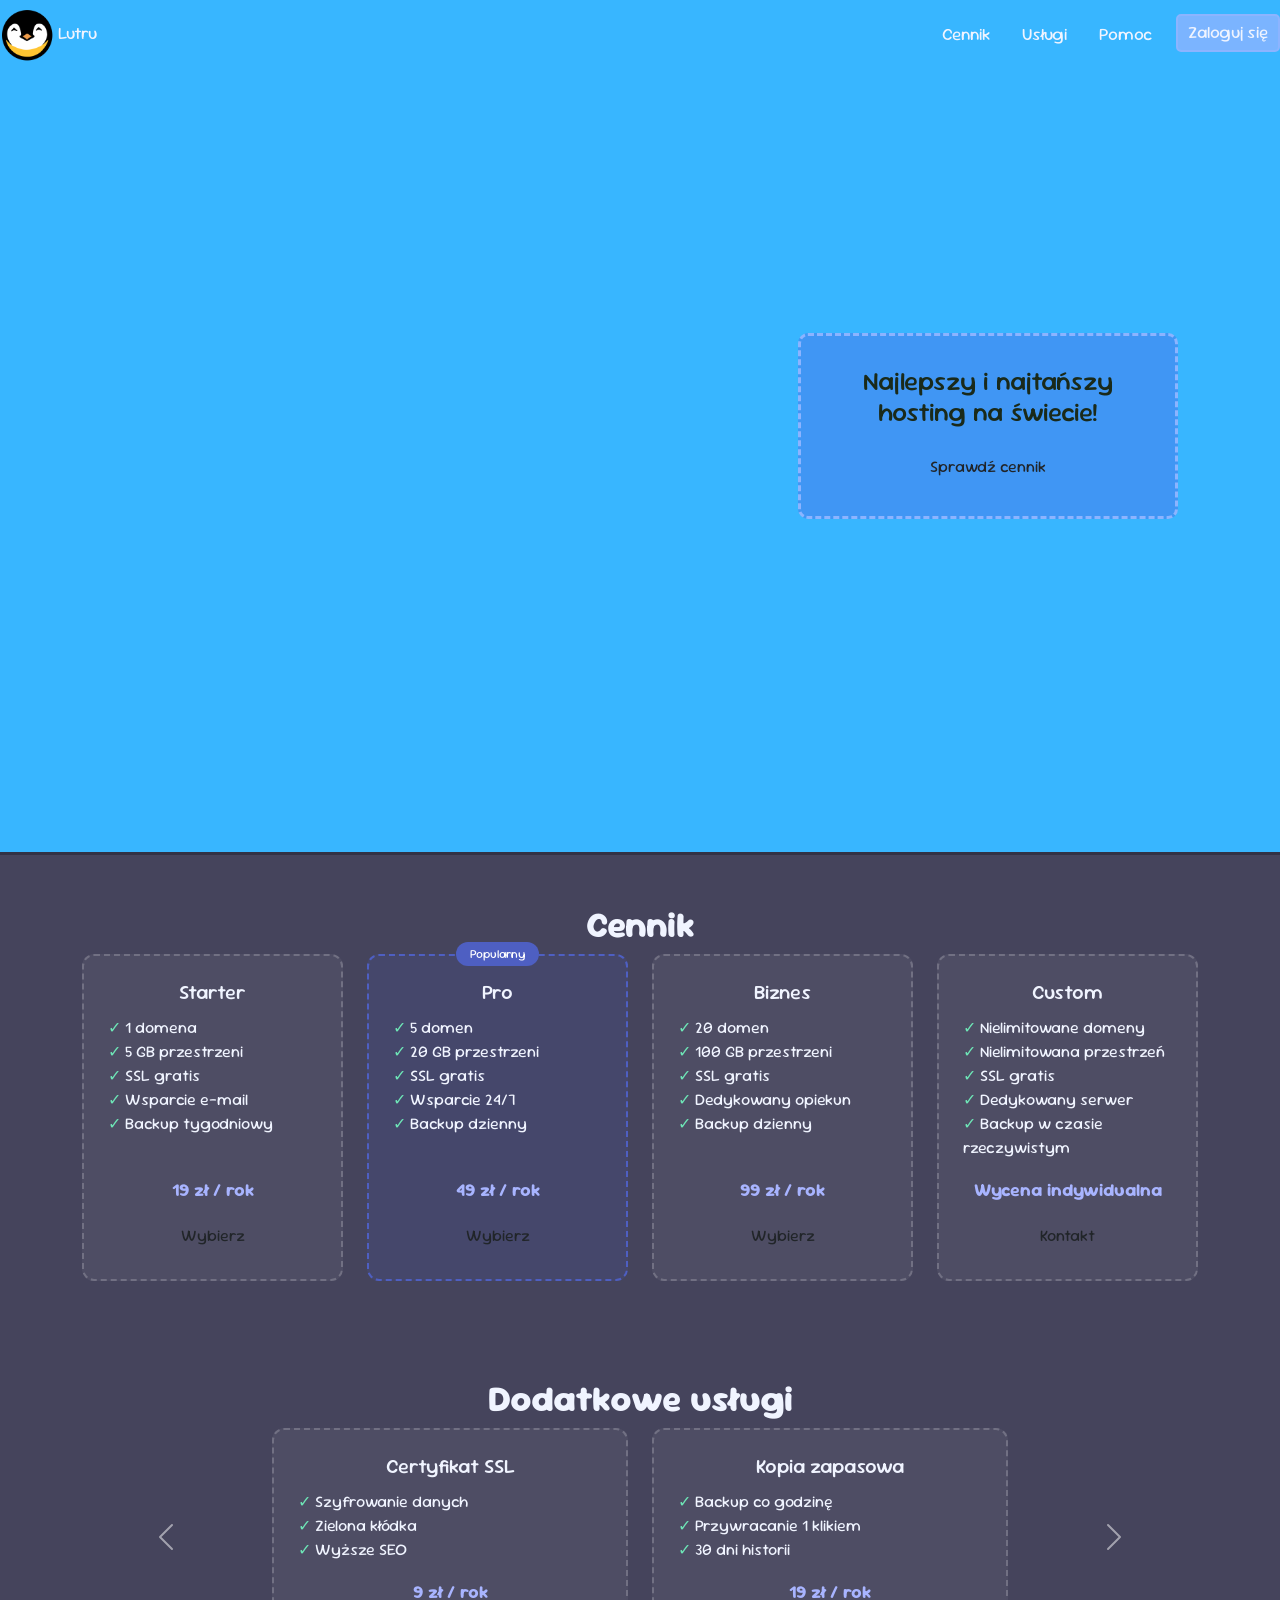
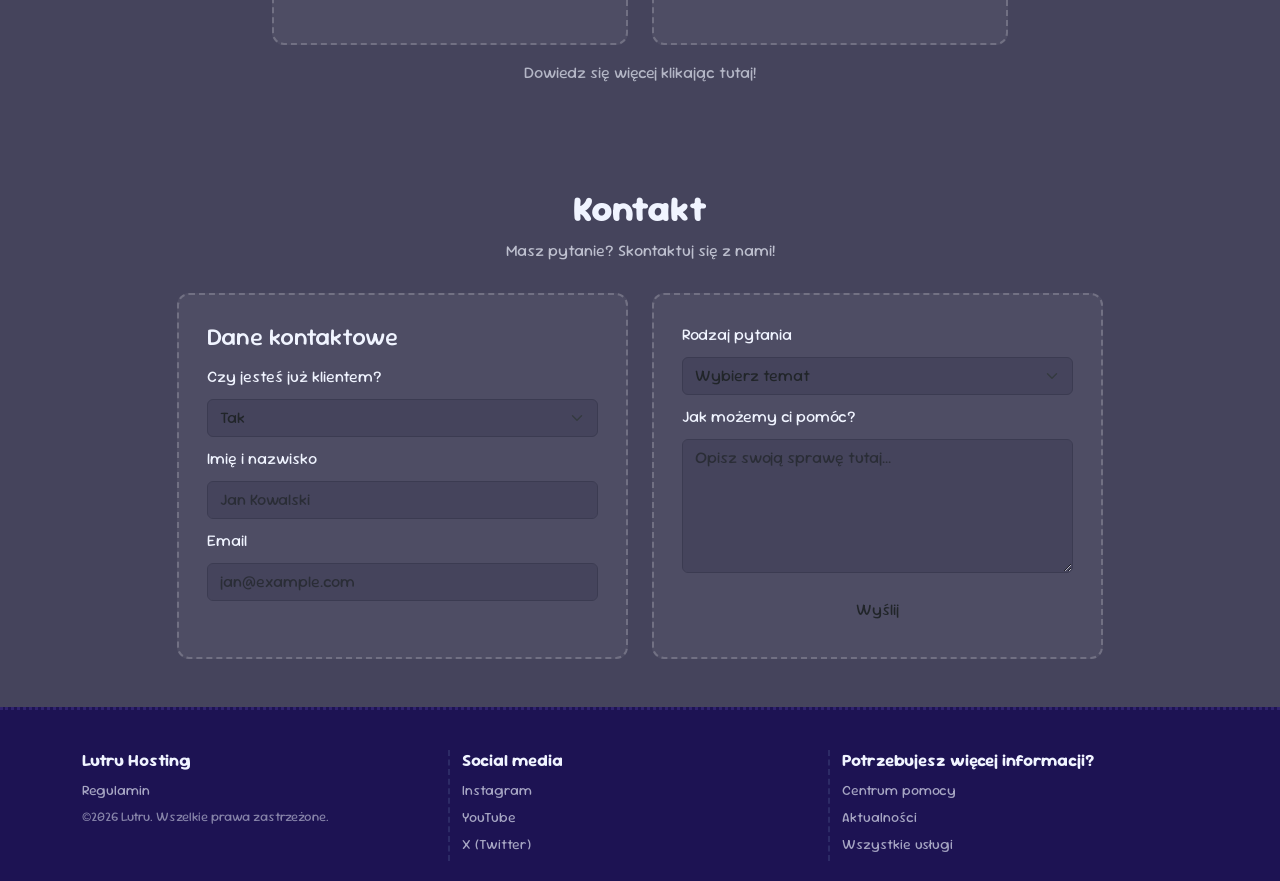
==== index.html @ 53854ae0 "Add files via upload" ====
<!DOCTYPE html>
<html lang="pl">
<head>
    <meta charset="UTF-8">
    <meta name="viewport" content="width=device-width, initial-scale=1.0">
    <title>Lutru</title>
    <link rel="stylesheet" href="style.css">
    <link rel="shortcut icon" href="logo.png" type="image/x-icon">
    <link href="https://cdn.jsdelivr.net/npm/bootstrap@5.3.8/dist/css/bootstrap.min.css" rel="stylesheet">
</head>
<body>
    <header class="navbar navbar-expand-md position-fixed top-0 w-100" id="header">
            <a href="index.html" class="nav-link">
                <img src="logo.png" alt="Logo ">
                Lutru
            </a>

            <button class="navbar-toggler" type="button"
                    data-bs-toggle="collapse"
                    data-bs-target="#menu">
                <span class="navbar-toggler-icon"></span>
            </button>

            <nav class="collapse navbar-collapse" id="menu">
                <ul class="navbar-nav ms-auto gap-3">
                    <li class="nav-item"><a class="nav-link" href="#cennik">Cennik</a></li>
                    <li class="nav-item"><a class="nav-link" href="#uslugi">Usługi</a></li>
                    <li class="nav-item"><a class="nav-link" href="#kontakt">Pomoc</a></li>
                    <li class="nav-item"><a class="nav-link btn-login" id="login" href="login.html">Zaloguj się</a></li>
                </ul>
            </nav>
    </header>

    <section id="hero">
        <section id="hero-title">
            <h1>Najlepszy i najtańszy hosting na świecie!</h1>
            <a href="#cennik" class="btn btn-purple">Sprawdź cennik</a>
        </section>
    </section>

    <!-- cennik -->
    <section id="cennik">
        <div class="container py-5">
            <h2 class="section-title">Cennik</h2>

            <div class="row g-4">
                <div class="col-12 col-sm-6 col-lg-3">
                    <div class="card-plan">
                        <h3>Starter</h3>
                        <ul>
                            <li>1 domena</li>
                            <li>5 GB przestrzeni</li>
                            <li>SSL gratis</li>
                            <li>Wsparcie e-mail</li>
                            <li>Backup tygodniowy</li>
                        </ul>
                        <p class="price">19 zł / rok</p>
                        <a href="#kontakt" class="btn">Wybierz</a>
                    </div>
                </div>

                <div class="col-12 col-sm-6 col-lg-3">
                    <div class="card-plan popular">
                        <span class="badge-popular">Popularny</span>
                        <h3>Pro</h3>
                        <ul>
                            <li>5 domen</li>
                            <li>20 GB przestrzeni</li>
                            <li>SSL gratis</li>
                            <li>Wsparcie 24/7</li>
                            <li>Backup dzienny</li>
                        </ul>
                        <p class="price">49 zł / rok</p>
                        <a href="#kontakt" class="btn">Wybierz</a>
                    </div>
                </div>

                <div class="col-12 col-sm-6 col-lg-3">
                    <div class="card-plan">
                        <h3>Biznes</h3>
                        <ul>
                            <li>20 domen</li>
                            <li>100 GB przestrzeni</li>
                            <li>SSL gratis</li>
                            <li>Dedykowany opiekun</li>
                            <li>Backup dzienny</li>
                        </ul>
                        <p class="price">99 zł / rok</p>
                        <a href="#kontakt" class="btn btn-purple">Wybierz</a>
                    </div>
                </div>

                <div class="col-12 col-sm-6 col-lg-3">
                    <div class="card-plan">
                        <h3>Custom</h3>
                        <ul>
                            <li>Nielimitowane domeny</li>
                            <li>Nielimitowana przestrzeń</li>
                            <li>SSL gratis</li>
                            <li>Dedykowany serwer</li>
                            <li>Backup w czasie rzeczywistym</li>
                        </ul>
                        <p class="price">Wycena indywidualna</p>
                        <a href="#kontakt" class="btn btn-purple">Kontakt</a>
                    </div>
                </div>
            </div>
        </div>
    </section>


    <!-- Usługi boostrap karuzela -->
    <section id="uslugi" class="section-mid">
        <div class="container py-5">
            <h2 class="section-title">Dodatkowe usługi</h2>

            <!-- data-bs-ride="carousel" - automatyczna zmiana kart -->
            <div id="slider" class="carousel slide" data-bs-ride="carousel">

                <!-- 1 -->
                <div class="carousel-inner">
                    <div class="carousel-item active">
                        <div class="row g-4 justify-content-center">
                            <div class="col-12 col-md-4">
                                <div class="card-plan">
                                    <h3>Certyfikat SSL</h3>
                                    <ul><li>Szyfrowanie danych</li><li>Zielona kłódka</li><li>Wyższe SEO</li></ul>
                                    <p class="price">9 zł / rok</p>
                                </div>
                            </div>
                            <div class="col-12 col-md-4">
                                <div class="card-plan">
                                    <h3>Kopia zapasowa</h3>
                                    <ul><li>Backup co godzinę</li><li>Przywracanie 1 klikiem</li><li>30 dni historii</li></ul>
                                    <p class="price">19 zł / rok</p>
                                </div>
                            </div>
                        </div>
                    </div>

                    <!-- 2 -->
                    <div class="carousel-item">
                        <div class="row g-4 justify-content-center">
                            <div class="col-12 col-md-4">
                                <div class="card-plan">
                                    <h3>Kreator stron</h3>
                                    <ul><li>Drag & drop</li><li>100+ szablonów</li><li>Bez kodowania</li></ul>
                                    <p class="price">39 zł / rok</p>
                                </div>
                            </div>
                            <div class="col-12 col-md-4">
                                <div class="card-plan">
                                    <h3>Ochrona DDoS</h3>
                                    <ul><li>Filtrowanie ruchu</li><li>Monitoring 24/7</li><li>Automatyczna ochrona</li></ul>
                                    <p class="price">29 zł / rok</p>
                                </div>
                            </div>
                        </div>
                    </div>
                </div>

                <!-- Strzałki do zmiany kart -->
                <button class="carousel-control-prev" type="button" data-bs-target="#slider" data-bs-slide="prev">
                    <span class="carousel-control-prev-icon"></span>
                </button>
                <button class="carousel-control-next" type="button" data-bs-target="#slider" data-bs-slide="next">
                    <span class="carousel-control-next-icon"></span>
                </button>
            </div>
            <a class="d-block text-center mt-3 link" href="oferta.html">Dowiedz się więcej klikając tutaj!</a>
        </div>
    </section>


    <!-- Kontakt -->
    <section id="kontakt">
        <div class="container py-5">
            <h2 class="section-title">Kontakt</h2>
            <p class="section-sub">Masz pytanie? Skontaktuj się z nami!</p>

            <form class="row g-4 justify-content-center" action="kontakt.html" method="post">
                <div class="col-12 col-md-5">
                    <div class="card-contact">
                        <h4>Dane kontaktowe</h4>
                        <label for="klient">Czy jesteś już klientem?</label>
                        <select class="form-select field" name="klient">
                            <option>Tak</option>
                            <option>Nie</option>
                        </select>
                        <label for="name">Imię i nazwisko</label>
                        <input type="text" class="form-control field" placeholder="Jan Kowalski" name="name">
                        <label for="email">Email</label>
                        <input type="email" class="form-control field" placeholder="jan@example.com" name="email">
                    </div>
                </div>

                <!-- Right: message -->
                <div class="col-12 col-md-5">
                    <div class="card-contact">
                        <label for="q">Rodzaj pytania</label>
                        <select class="form-select field" name="q">
                            <option>Wybierz temat</option>
                            <option>Problemy techniczne</option>
                            <option>Faktura / płatność</option>
                            <option>Inne</option>
                        </select>
                        <label for="issue">Jak możemy ci pomóc?</label>
                        <textarea class="form-control field" rows="5" placeholder="Opisz swoją sprawę tutaj..." name="issue"></textarea>
                        <button class="btn btn-purple w-100 mt-2" type="submit">Wyślij</button>
                    </div>
                </div>
            </form>
        </div>
    </section>


    <!-- FOOTER -->
    <footer>
        <div class="container">
            <div class="row">
                <div class="col-12 col-md-4 line" id="footer-reg">
                    <h5>Lutru Hosting</h5>
                    <a href="regulamin.html" class="footer-link">Regulamin</a>
                    <p>©2026 Lutru. Wszelkie prawa zastrzeżone.</p>
                </div>

                <div class="col-12 col-md-4 line">
                    <h5>Social media</h5>
                    <a href="#" class="footer-link">Instagram</a>
                    <a href="#" class="footer-link">YouTube</a>
                    <a href="#" class="footer-link">X (Twitter)</a>
                </div>

                <div class="col-12 col-md-4">
                    <h5>Potrzebujesz więcej informacji?</h5>
                    <a href="pomoc.html" class="footer-link">Centrum pomocy</a>
                    <a href="news.html" class="footer-link">Aktualności</a>
                    <a href="usługi.html" class="footer-link">Wszystkie usługi</a>
                </div>
            </div>
        </div>
    </footer>


    <script src="https://cdn.jsdelivr.net/npm/bootstrap@5.3.8/dist/js/bootstrap.bundle.min.js"></script>

    <script>
        const header = document.getElementById('header');
        const login = document.getElementById('login');

        function headerChange() {
            if (window.scrollY > 450) {
                header.classList.add('solid');
                login.classList.remove('btn-login');
            } else {
                header.classList.remove('solid');
                login.classList.add('btn-login');
            }
        };
        headerChange();
        window.addEventListener('scroll', headerChange);
    </script>

</body>
</html>
---- style.css ----
@import url('https://fonts.googleapis.com/css2?family=Sour+Gummy:wght@100..900&display=swap');

* {
    margin: 0;
    box-sizing: border-box;
    font-family: "Sour Gummy", sans-serif;
    color: #f0f4ff;
}

#cennik, #uslugi, #kontakt {
    background-color: #45445c;
}

::selection {
    background-color: rgba(71, 140, 237, 0.4);
}

/* -- header -- */
header {
    background-color: transparent;
    transition: background-color 0.3s;
    z-index: 100;
    color: #f0f4ff;
    padding-left: 20px;
    padding-right: 20px;
}
header img {
    height: 6vh;
    width: auto;
}

header .nav-link {
    color: #f0f4ff;
    font-size: 17px;
}

header .nav-link:hover {
    color: #a8b4ff;
}

header .navbar-toggler {
    border-color: rgba(255,255,255,0.5);
}
header .navbar-toggler-icon {
    background-image: url("data:image/svg+xml,%3csvg xmlns='http://www.w3.org/2000/svg' viewBox='0 0 30 30'%3e%3cpath stroke='rgba(255,255,255,0.9)' stroke-width='2' stroke-linecap='round' d='M4 7h22M4 15h22M4 23h22'/%3e%3c/svg%3e");
}

.btn-login {
    background-color: rgba(140, 180, 255, 0.8) !important;
    border: 2px solid #8cb4ff !important;
    border-radius: 5px !important;
    padding: 4px 10px !important;
}
.btn-login:hover {
    color: white !important;
    background-color: rgba(140, 180, 255, 0.9) !important;
    border-color: #81a9f4 !important;
}
#login {
    transition: none;
}

.solid {
    background-color: #1d1353;
    box-shadow: 0 2px 10px rgba(0,0,0,0.4);
}

@media (max-width: 767px) {
    header {
        background-color: #1d1353;
    }
    header .navbar-collapse {
        padding: 10px;
        border-top: 1px solid rgba(255,255,255,0.1);
    }
    .btn-login {
        background: none;
        border: 0;
    }
}

/* --hero-- */
#hero {
    height: 95vh;
    background-image: url("heroimg.png");
    background-size: cover;
    background-position: center;
    background-color: #38b6ff;
    display: flex;
    align-items: center;
    justify-content: flex-end;
    padding-right: 8%;
    border-bottom: 3px solid #323245;
}

#hero-title {
    background-color: rgba(71, 129, 237, 0.6);
    border: 3px dashed #8cb4ff;
    border-radius: 10px;
    padding: 30px;
    text-align: center;
    max-width: 380px;
    color: #1a2a1a;
}

#hero-title h1 {
    font-size: 26px;
    margin-bottom: 20px;
}

#hero-title a:hover {
    color: #f0f4ff;
}

@media (max-width: 768px) {
    #hero {
        justify-content: center;
        padding-right: 0;
        padding: 20px;
    }
    
    #uslugi button {
        display: none;
    }
}

.section-title {
    text-align: center;
    font-size: 36px;
    font-weight: 800;
    margin-bottom: 8px;
}

.section-sub {
    text-align: center;
    opacity: 0.7;
    margin-bottom: 30px;
}


/* --cennik-- */
.card-plan {
    background-color: rgba(255,255,255,0.05);
    border: 2px dashed rgba(255,255,255,0.2);
    border-radius: 12px;
    padding: 24px;
    height: 100%;
    display: flex;
    flex-direction: column;
    align-items: center;
    text-align: center;
    position: relative;
}

.card-plan h3 {
    font-size: 20px;
    margin-bottom: 12px;
}

.card-plan ul {
    list-style: none;
    padding: 0;
    text-align: left;
    width: 100%;
    margin-bottom: 16px;
}

.card-plan ul li::before {
    content: "✓ ";
    color: #6ee7b7;
}

.card-plan.popular {
    border-color: #4e5fc2;
    background-color: rgba(78,95,194,0.15);
}

.badge-popular {
    position: absolute;
    top: -14px;
    background-color: #4e5fc2;
    color: white;
    font-size: 12px;
    padding: 3px 14px;
    border-radius: 20px;
}

.price {
    font-size: 18px;
    font-weight: 700;
    color: #a8b4ff;
    margin-top: auto;
    margin-bottom: 14px;
}

.btn-purple {
    background-color: #4e5fc2;
    color: white;
    border-radius: 8px;
    padding: 8px 22px;
    font-size: 15px;
    text-decoration: none;
    display: inline-block;
    border: none;
    font-family: "Sour Gummy", sans-serif;
}
.btn-purple:hover {
    background-color: #6674d8;
    color: white;
}

/* --kontakt-- */
.card-contact {
    background-color: rgba(255,255,255,0.05);
    border: 2px dashed rgba(255,255,255,0.2);
    border-radius: 12px;
    padding: 28px;
    display: flex;
    flex-direction: column;
    gap: 10px;
    height: 100%;
}

.card-contact h4 {
    margin-bottom: 4px;
}

.link {
    color: rgba(240,244,255,0.65);
    text-decoration: none;
    margin-bottom: 6px;
}

.field {
    background-color: rgba(255,255,255,0.08);
    border: 1px solid rgba(255,255,255,0.2);
    border-radius: 8px;
    color: #f0f4ff;
    font-family: "Sour Gummy", sans-serif;
}

.field:focus {
    background-color: rgba(255,255,255,0.12);
    color: #f0f4ff;
    border-color: #6674d8;
    box-shadow: none;
    outline: none;
}

.field option {
    background-color: #2d2b66;
}

#kontakt input, #kontakt textarea, #kontakt select {
    background-color: #45445c;
    border-color: #3b3b51;
}

/* --Footer-- */
footer {
    background-color: #1d1353;
    border-top: 1px solid rgba(255,255,255,0.1);
    padding: 40px 0 20px;
    color: #f0f4ff;
    border-top: 3px solid #30236e;
    border-top-style: dotted;
}

footer h5 {
    font-size: 17px;
    font-weight: 700;
    margin-bottom: 10px;
}

footer p {
    font-size: 13px;
    opacity: 0.5;
}

.footer-link {
    display: block;
    color: rgba(240,244,255,0.65);
    text-decoration: none;
    font-size: 14px;
    margin-bottom: 6px;
}

.footer-link:hover, .link:hover {
    color: #f0f4ff;
}

footer .line {
    border-right: 2px solid #2d2b66;
    border-right-style: dashed;
}

@media (max-width: 768px) {
    footer .line {
        border-right: none;
        border-bottom: 2px solid #2d2b66;
        border-bottom-style: dashed;
    }
}
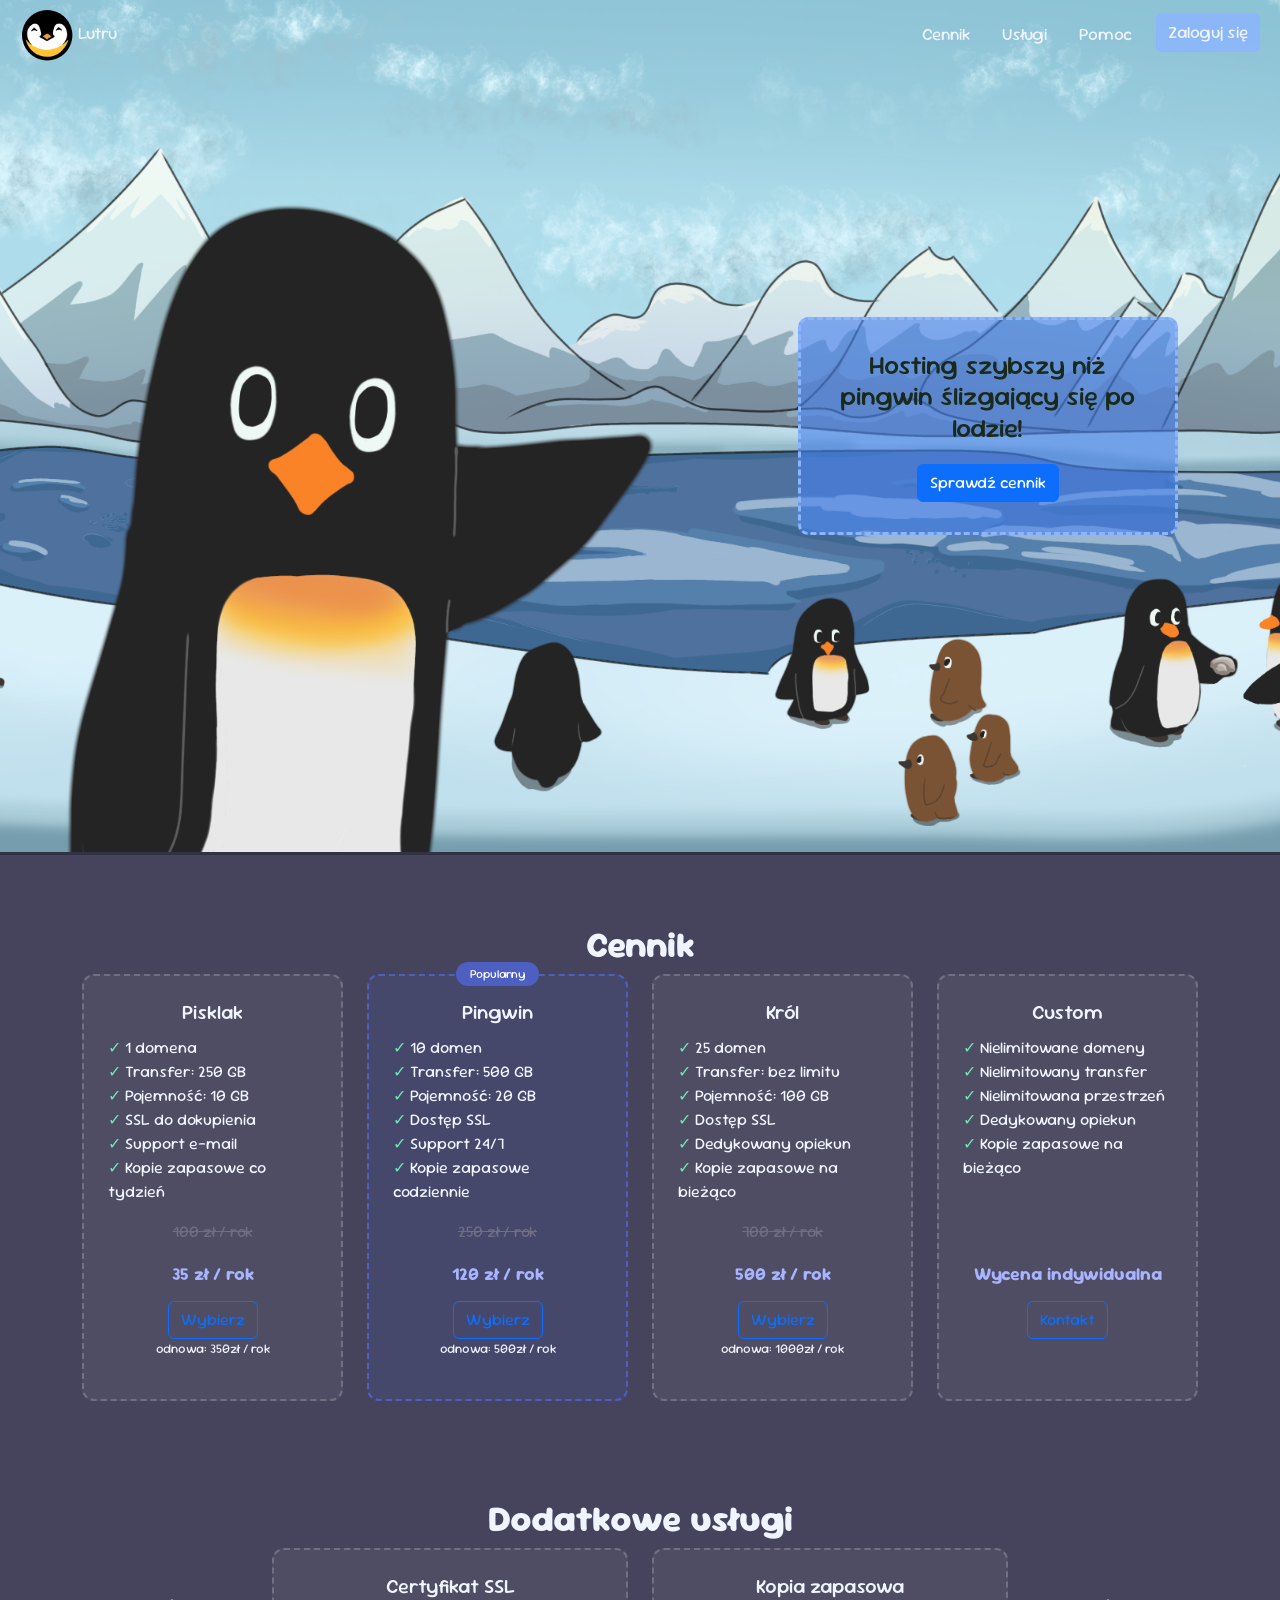
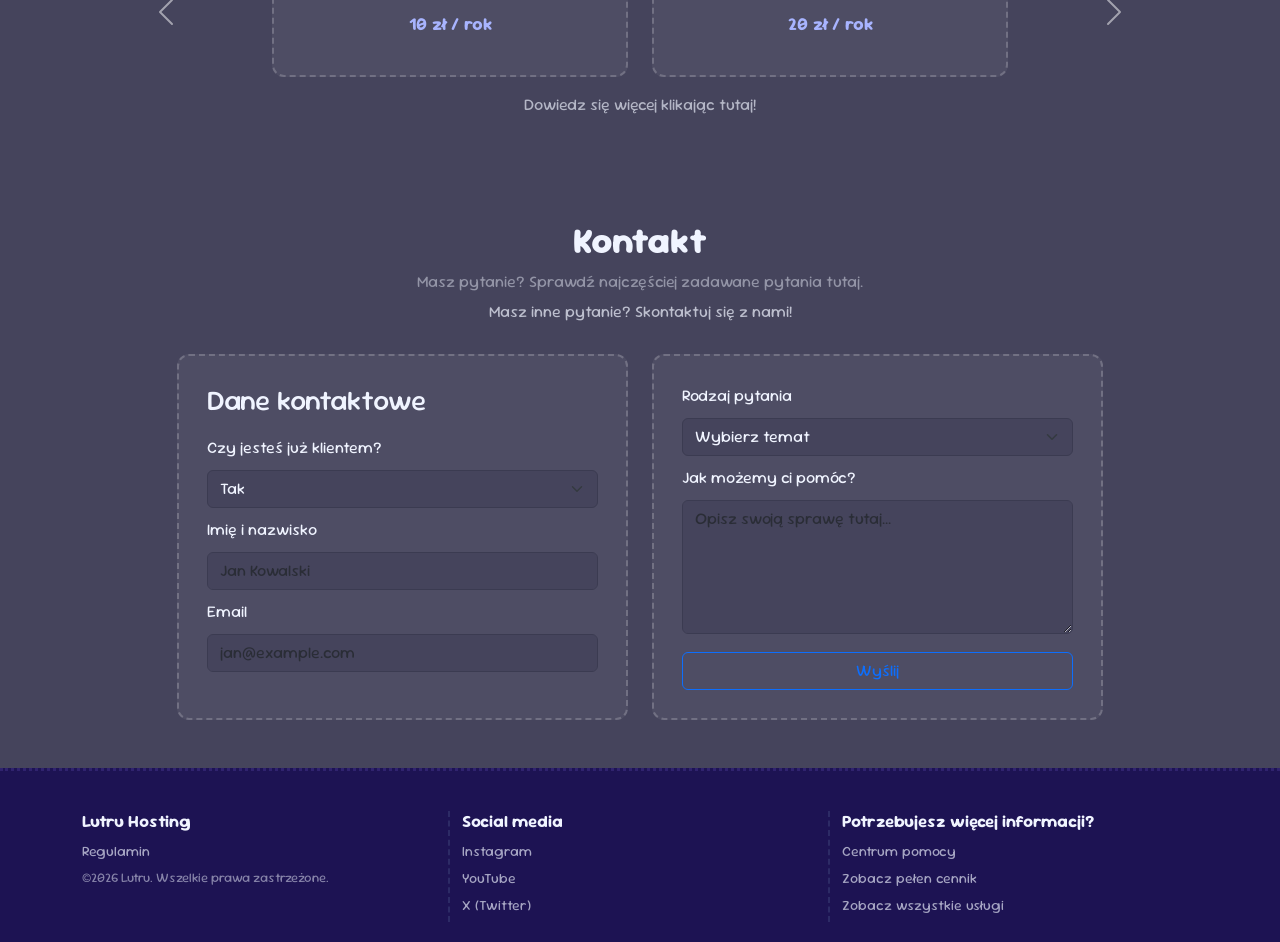
==== commit 95330979: "Add files via upload" ====
--- a/index.html
+++ b/index.html
@@ -23,219 +23,226 @@
 
             <nav class="collapse navbar-collapse" id="menu">
                 <ul class="navbar-nav ms-auto gap-3">
-                    <li class="nav-item"><a class="nav-link" href="#cennik">Cennik</a></li>
-                    <li class="nav-item"><a class="nav-link" href="#uslugi">Usługi</a></li>
-                    <li class="nav-item"><a class="nav-link" href="#kontakt">Pomoc</a></li>
+                    <li class="nav-item"><a class="nav-link" href="cennik.html">Cennik</a></li>
+                    <li class="nav-item"><a class="nav-link" href="uslugi.html">Usługi</a></li>
+                    <li class="nav-item"><a class="nav-link" href="pomoc.html">Pomoc</a></li>
                     <li class="nav-item"><a class="nav-link btn-login" id="login" href="login.html">Zaloguj się</a></li>
                 </ul>
             </nav>
     </header>
 
-    <section id="hero">
+    <div id="hero">
         <section id="hero-title">
-            <h1>Najlepszy i najtańszy hosting na świecie!</h1>
-            <a href="#cennik" class="btn btn-purple">Sprawdź cennik</a>
-        </section>
-    </section>
-
-    <!-- cennik -->
-    <section id="cennik">
-        <div class="container py-5">
-            <h2 class="section-title">Cennik</h2>
-
-            <div class="row g-4">
-                <div class="col-12 col-sm-6 col-lg-3">
-                    <div class="card-plan">
-                        <h3>Starter</h3>
-                        <ul>
-                            <li>1 domena</li>
-                            <li>5 GB przestrzeni</li>
-                            <li>SSL gratis</li>
-                            <li>Wsparcie e-mail</li>
-                            <li>Backup tygodniowy</li>
-                        </ul>
-                        <p class="price">19 zł / rok</p>
-                        <a href="#kontakt" class="btn">Wybierz</a>
-                    </div>
-                </div>
-
-                <div class="col-12 col-sm-6 col-lg-3">
-                    <div class="card-plan popular">
-                        <span class="badge-popular">Popularny</span>
-                        <h3>Pro</h3>
-                        <ul>
-                            <li>5 domen</li>
-                            <li>20 GB przestrzeni</li>
-                            <li>SSL gratis</li>
-                            <li>Wsparcie 24/7</li>
-                            <li>Backup dzienny</li>
-                        </ul>
-                        <p class="price">49 zł / rok</p>
-                        <a href="#kontakt" class="btn">Wybierz</a>
-                    </div>
-                </div>
-
-                <div class="col-12 col-sm-6 col-lg-3">
-                    <div class="card-plan">
-                        <h3>Biznes</h3>
-                        <ul>
-                            <li>20 domen</li>
-                            <li>100 GB przestrzeni</li>
-                            <li>SSL gratis</li>
-                            <li>Dedykowany opiekun</li>
-                            <li>Backup dzienny</li>
-                        </ul>
-                        <p class="price">99 zł / rok</p>
-                        <a href="#kontakt" class="btn btn-purple">Wybierz</a>
-                    </div>
-                </div>
-
-                <div class="col-12 col-sm-6 col-lg-3">
-                    <div class="card-plan">
-                        <h3>Custom</h3>
-                        <ul>
-                            <li>Nielimitowane domeny</li>
-                            <li>Nielimitowana przestrzeń</li>
-                            <li>SSL gratis</li>
-                            <li>Dedykowany serwer</li>
-                            <li>Backup w czasie rzeczywistym</li>
-                        </ul>
-                        <p class="price">Wycena indywidualna</p>
-                        <a href="#kontakt" class="btn btn-purple">Kontakt</a>
-                    </div>
-                </div>
-            </div>
-        </div>
-    </section>
-
-
-    <!-- Usługi boostrap karuzela -->
-    <section id="uslugi" class="section-mid">
-        <div class="container py-5">
-            <h2 class="section-title">Dodatkowe usługi</h2>
-
-            <!-- data-bs-ride="carousel" - automatyczna zmiana kart -->
-            <div id="slider" class="carousel slide" data-bs-ride="carousel">
-
-                <!-- 1 -->
-                <div class="carousel-inner">
-                    <div class="carousel-item active">
-                        <div class="row g-4 justify-content-center">
-                            <div class="col-12 col-md-4">
-                                <div class="card-plan">
-                                    <h3>Certyfikat SSL</h3>
-                                    <ul><li>Szyfrowanie danych</li><li>Zielona kłódka</li><li>Wyższe SEO</li></ul>
-                                    <p class="price">9 zł / rok</p>
+            <h1>Hosting szybszy niż pingwin ślizgający się po lodzie!</h1>
+            <a href="#cennik" class="btn btn-primary">Sprawdź cennik</a>
+        </section>
+    </div>
+
+    <main>
+        <!-- cennik -->
+        <section id="cennik" style="padding-top: 20px;">
+            <div class="container py-5">
+                <h2 class="section-title">Cennik</h2>
+
+                <div class="row g-4">
+                    <div class="col-12 col-sm-6 col-lg-3">
+                        <div class="card-plan">
+                            <h3>Pisklak</h3>
+                            <ul>
+                                <li>1 domena</li>
+                                <li>Transfer: 250 GB</li>
+                                <li>Pojemność: 10 GB</li>
+                                <li>SSL do dokupienia</li>
+                                <li>Support e-mail</li>
+                                <li>Kopie zapasowe co tydzień</li>
+                            </ul>
+                            <p class="og-price">100 zł / rok</p>
+                            <p class="price">35 zł / rok</p>
+                            <a href="koszyk.html" class="btn btn-outline-primary">Wybierz</a>
+                            <p class="det-price">odnowa: 350zł / rok</p>
+                        </div>
+                    </div>
+
+                    <div class="col-12 col-sm-6 col-lg-3">
+                        <div class="card-plan popular">
+                            <span class="badge-popular">Popularny</span>
+                            <h3>Pingwin</h3>
+                            <ul>
+                                <li>10 domen</li>
+                                <li>Transfer: 500 GB</li>
+                                <li>Pojemność: 20 GB</li>
+                                <li>Dostęp SSL</li>
+                                <li>Support 24/7</li>
+                                <li>Kopie zapasowe codziennie</li>
+                            </ul>
+                            <p class="og-price">250 zł / rok</p>
+                            <p class="price">120 zł / rok</p>
+                            <a href="koszyk.html" class="btn btn-outline-primary">Wybierz</a>
+                            <p class="det-price">odnowa: 500zł / rok</p>
+                        </div>
+                    </div>
+
+                    <div class="col-12 col-sm-6 col-lg-3">
+                        <div class="card-plan">
+                            <h3>Król</h3>
+                            <ul>
+                                <li>25 domen</li>
+                                <li>Transfer: bez limitu</li>
+                                <li>Pojemność: 100 GB</li>
+                                <li>Dostęp SSL</li>
+                                <li>Dedykowany opiekun</li>
+                                <li>Kopie zapasowe na bieżąco</li>
+                            </ul>
+                            <p class="og-price">700 zł / rok</p>
+                            <p class="price">500 zł / rok</p>
+                            <a href="koszyk.html" class="btn btn-outline-primary">Wybierz</a>
+                            <p class="det-price">odnowa: 1000zł / rok</p>                        </div>
+                    </div>
+
+                    <div class="col-12 col-sm-6 col-lg-3">
+                        <div class="card-plan" id="custom-plan">
+                            <h3>Custom</h3>
+                            <ul>
+                                <li>Nielimitowane domeny</li>
+                                <li>Nielimitowany transfer</li>
+                                <li>Nielimitowana przestrzeń</li>
+                                <li>Dedykowany opiekun</li>
+                                <li>Kopie zapasowe na bieżąco</li>
+                            </ul>
+                            <p class="price">Wycena indywidualna</p>
+                            <a href="#kontakt" class="btn btn-outline-primary">Kontakt</a>
+                        </div>
+                    </div>
+                </div>
+            </div>
+        </section>
+
+
+        <!-- Usługi boostrap karuzela -->
+        <section id="uslugi" class="section-mid">
+            <div class="container py-5">
+                <h2 class="section-title">Dodatkowe usługi</h2>
+
+                <!-- data-bs-ride="carousel" - automatyczna zmiana kart -->
+                <div id="slider" class="carousel slide" data-bs-ride="carousel">
+
+                    <!-- 1 -->
+                    <div class="carousel-inner">
+                        <div class="carousel-item active">
+                            <div class="row g-4 justify-content-center">
+                                <div class="col-12 col-md-4">
+                                    <div class="card-plan">
+                                        <h3>Certyfikat SSL</h3>
+                                        <p class="price">10 zł / rok</p>
+                                    </div>
+                                </div>
+                                <div class="col-12 col-md-4">
+                                    <div class="card-plan">
+                                        <h3>Kopia zapasowa</h3>
+                                        <p class="price">20 zł / rok</p>
+                                    </div>
                                 </div>
                             </div>
-                            <div class="col-12 col-md-4">
-                                <div class="card-plan">
-                                    <h3>Kopia zapasowa</h3>
-                                    <ul><li>Backup co godzinę</li><li>Przywracanie 1 klikiem</li><li>30 dni historii</li></ul>
-                                    <p class="price">19 zł / rok</p>
+                        </div>
+
+                        <!-- 2 -->
+                        <div class="carousel-item">
+                            <div class="row g-4 justify-content-center">
+                                <div class="col-12 col-md-4">
+                                    <div class="card-plan">
+                                        <h3>Kreator stron</h3>
+                                        <p class="price">39 zł / rok</p>
+                                    </div>
+                                </div>
+                                <div class="col-12 col-md-4">
+                                    <div class="card-plan">
+                                        <h3>Ochrona DDoS</h3>
+                                        <p class="price">29 zł / rok</p>
+                                    </div>
                                 </div>
                             </div>
                         </div>
                     </div>
-
-                    <!-- 2 -->
-                    <div class="carousel-item">
-                        <div class="row g-4 justify-content-center">
-                            <div class="col-12 col-md-4">
-                                <div class="card-plan">
-                                    <h3>Kreator stron</h3>
-                                    <ul><li>Drag & drop</li><li>100+ szablonów</li><li>Bez kodowania</li></ul>
-                                    <p class="price">39 zł / rok</p>
-                                </div>
-                            </div>
-                            <div class="col-12 col-md-4">
-                                <div class="card-plan">
-                                    <h3>Ochrona DDoS</h3>
-                                    <ul><li>Filtrowanie ruchu</li><li>Monitoring 24/7</li><li>Automatyczna ochrona</li></ul>
-                                    <p class="price">29 zł / rok</p>
-                                </div>
-                            </div>
-                        </div>
-                    </div>
-                </div>
-
-                <!-- Strzałki do zmiany kart -->
-                <button class="carousel-control-prev" type="button" data-bs-target="#slider" data-bs-slide="prev">
-                    <span class="carousel-control-prev-icon"></span>
-                </button>
-                <button class="carousel-control-next" type="button" data-bs-target="#slider" data-bs-slide="next">
-                    <span class="carousel-control-next-icon"></span>
-                </button>
-            </div>
-            <a class="d-block text-center mt-3 link" href="oferta.html">Dowiedz się więcej klikając tutaj!</a>
-        </div>
-    </section>
-
-
-    <!-- Kontakt -->
-    <section id="kontakt">
-        <div class="container py-5">
-            <h2 class="section-title">Kontakt</h2>
-            <p class="section-sub">Masz pytanie? Skontaktuj się z nami!</p>
-
-            <form class="row g-4 justify-content-center" action="kontakt.html" method="post">
-                <div class="col-12 col-md-5">
-                    <div class="card-contact">
-                        <h4>Dane kontaktowe</h4>
-                        <label for="klient">Czy jesteś już klientem?</label>
-                        <select class="form-select field" name="klient">
-                            <option>Tak</option>
-                            <option>Nie</option>
-                        </select>
-                        <label for="name">Imię i nazwisko</label>
-                        <input type="text" class="form-control field" placeholder="Jan Kowalski" name="name">
-                        <label for="email">Email</label>
-                        <input type="email" class="form-control field" placeholder="jan@example.com" name="email">
-                    </div>
-                </div>
-
-                <!-- Right: message -->
-                <div class="col-12 col-md-5">
-                    <div class="card-contact">
-                        <label for="q">Rodzaj pytania</label>
-                        <select class="form-select field" name="q">
-                            <option>Wybierz temat</option>
-                            <option>Problemy techniczne</option>
-                            <option>Faktura / płatność</option>
-                            <option>Inne</option>
-                        </select>
-                        <label for="issue">Jak możemy ci pomóc?</label>
-                        <textarea class="form-control field" rows="5" placeholder="Opisz swoją sprawę tutaj..." name="issue"></textarea>
-                        <button class="btn btn-purple w-100 mt-2" type="submit">Wyślij</button>
-                    </div>
-                </div>
-            </form>
-        </div>
-    </section>
-
-
-    <!-- FOOTER -->
+                    
+                    <!-- Strzałki do zmiany kart -->
+                    <button class="carousel-control-prev" type="button" data-bs-target="#slider" data-bs-slide="prev">
+                        <span class="carousel-control-prev-icon"></span>
+                    </button>
+                    <button class="carousel-control-next" type="button" data-bs-target="#slider" data-bs-slide="next">
+                        <span class="carousel-control-next-icon"></span>
+                    </button>
+                </div>
+                <a class="d-block text-center mt-3 link" href="uslugi.html">Dowiedz się więcej klikając tutaj!</a>
+            </div>
+        </section>
+
+
+        <!-- Kontakt -->
+        <section id="kontakt">
+            <div class="container py-5">
+                <h2 class="section-title">Kontakt</h2>
+                <a href="pomoc.html" class="d-block text-center section-sub link">Masz pytanie? Sprawdź najczęściej zadawane pytania tutaj.</a>
+                <p class="section-sub">Masz inne pytanie? Skontaktuj się z nami!</p>
+
+
+                <form class="row g-4 justify-content-center" action="kontakt.html" method="post">
+                    <div class="col-12 col-md-5">
+                        <div class="card-contact">
+                            <h3>Dane kontaktowe</h3>
+                            <label for="klient">Czy jesteś już klientem?</label>
+                            <select class="form-select field" name="klient" id="klient">
+                                <option>Tak</option>
+                                <option>Nie</option>
+                            </select>
+                            <label for="name">Imię i nazwisko</label>
+                            <input type="text" class="form-control field" placeholder="Jan Kowalski" name="name" id="name">
+                            <label for="email">Email</label>
+                            <input type="email" class="form-control field" placeholder="jan@example.com" name="email" id="email">
+                        </div>
+                    </div>
+
+                    <div class="col-12 col-md-5">
+                        <div class="card-contact">
+                            <label for="q">Rodzaj pytania</label>
+                            <select class="form-select field" name="q" id="q">
+                                <option>Wybierz temat</option>
+                                <option>Problemy techniczne</option>
+                                <option>Faktura / płatność</option>
+                                <option>Wycena indywidualna</option>
+                                <option>Inne</option>
+                            </select>
+                            <label for="issue">Jak możemy ci pomóc?</label>
+                            <textarea class="form-control field" rows="5" placeholder="Opisz swoją sprawę tutaj..." name="issue" id="issue"></textarea>
+                            <button class="btn btn-outline-primary w-100 mt-2" type="submit">Wyślij</button>
+                        </div>
+                    </div>
+                </form>
+            </div>
+        </section>
+    </main>
+
+    <!-- footer -->
     <footer>
         <div class="container">
             <div class="row">
                 <div class="col-12 col-md-4 line" id="footer-reg">
-                    <h5>Lutru Hosting</h5>
+                    <h4>Lutru Hosting</h4>
                     <a href="regulamin.html" class="footer-link">Regulamin</a>
                     <p>©2026 Lutru. Wszelkie prawa zastrzeżone.</p>
                 </div>
 
                 <div class="col-12 col-md-4 line">
-                    <h5>Social media</h5>
-                    <a href="#" class="footer-link">Instagram</a>
-                    <a href="#" class="footer-link">YouTube</a>
-                    <a href="#" class="footer-link">X (Twitter)</a>
+                    <h4>Social media</h4>
+                    <a href="https://www.instagram.com/" class="footer-link">Instagram</a>
+                    <a href="https://www.youtube.com/" class="footer-link">YouTube</a>
+                    <a href="https://x.com/" class="footer-link">X (Twitter)</a>
                 </div>
 
                 <div class="col-12 col-md-4">
-                    <h5>Potrzebujesz więcej informacji?</h5>
+                    <h4>Potrzebujesz więcej informacji?</h4>
                     <a href="pomoc.html" class="footer-link">Centrum pomocy</a>
-                    <a href="news.html" class="footer-link">Aktualności</a>
-                    <a href="usługi.html" class="footer-link">Wszystkie usługi</a>
+                    <a href="cennik.html" class="footer-link">Zobacz pełen cennik</a>
+                    <a href="uslugi.html" class="footer-link">Zobacz wszystkie usługi</a>
                 </div>
             </div>
         </div>
--- a/style.css
+++ b/style.css
@@ -7,7 +7,7 @@
     color: #f0f4ff;
 }
 
-#cennik, #uslugi, #kontakt {
+main {
     background-color: #45445c;
 }
 
@@ -21,8 +21,8 @@
     transition: background-color 0.3s;
     z-index: 100;
     color: #f0f4ff;
-    padding-left: 20px;
-    padding-right: 20px;
+    padding-left: 20px !important;
+    padding-right: 20px !important;
 }
 header img {
     height: 6vh;
@@ -117,6 +117,7 @@
         justify-content: center;
         padding-right: 0;
         padding: 20px;
+        background-position: right;
     }
     
     #uslugi button {
@@ -152,7 +153,7 @@
     position: relative;
 }
 
-.card-plan h3 {
+.card-plan h3, .card-plan h2 {
     font-size: 20px;
     margin-bottom: 12px;
 }
@@ -193,22 +194,6 @@
     margin-bottom: 14px;
 }
 
-.btn-purple {
-    background-color: #4e5fc2;
-    color: white;
-    border-radius: 8px;
-    padding: 8px 22px;
-    font-size: 15px;
-    text-decoration: none;
-    display: inline-block;
-    border: none;
-    font-family: "Sour Gummy", sans-serif;
-}
-.btn-purple:hover {
-    background-color: #6674d8;
-    color: white;
-}
-
 /* --kontakt-- */
 .card-contact {
     background-color: rgba(255,255,255,0.05);
@@ -221,10 +206,6 @@
     height: 100%;
 }
 
-.card-contact h4 {
-    margin-bottom: 4px;
-}
-
 .link {
     color: rgba(240,244,255,0.65);
     text-decoration: none;
@@ -251,9 +232,10 @@
     background-color: #2d2b66;
 }
 
-#kontakt input, #kontakt textarea, #kontakt select {
+#kontakt input, #kontakt textarea, #kontakt select, #main-id select, #main-id input {
     background-color: #45445c;
     border-color: #3b3b51;
+    color: #f0f4ff;
 }
 
 /* --Footer-- */
@@ -266,7 +248,7 @@
     border-top-style: dotted;
 }
 
-footer h5 {
+footer h4, footer h3 {
     font-size: 17px;
     font-weight: 700;
     margin-bottom: 10px;
@@ -300,4 +282,75 @@
         border-bottom: 2px solid #2d2b66;
         border-bottom-style: dashed;
     }
+}
+
+.og-price {
+    text-decoration: line-through;
+    color: #706e84;
+}
+
+.det-price {
+    font-size: small;
+}
+
+#custom-plan {
+    padding-bottom: 23%;
+}
+
+.tos-hero {
+    background: linear-gradient(135deg, #6a11cb, #2575fc);
+    padding: 120px;
+}
+.le-box {
+    background-color: rgba(255,255,255,0.05);
+    border: 2px dashed rgba(255,255,255,0.2);
+    border-radius: 12px;
+    padding: 24px;
+    height: 100%;
+    display: flex;
+    flex-direction: column;
+    position: relative;
+}
+.le-box h3{
+    text-align: center;
+    margin: 20px;
+}
+#main-id {
+    min-height: 100vh;
+    width: 100%;
+    background-color: #a39dc5;
+}
+#login-m a,#login-m h3{
+    color: #1a2a1a;
+}
+.login-header img{
+    height: 6vh;
+    width: auto;
+}
+.le-login-box {
+    max-width: 380px;
+    width: 100%;
+    margin: 0 auto;
+    background-color: rgba(255,255,255,0.05);
+    border: 2px dashed rgba(255,255,255,0.2);
+    border-radius: 12px;
+    padding: 24px;
+    display: flex;
+    flex-direction: column;
+    position: relative;
+}
+.label {
+  display: block;
+  margin-bottom: 5px;
+}
+.accordion-item,
+.accordion-button,
+.accordion-body {
+    background-color: #2f2f3f !important;
+    color: #f0f4ff !important;
+}
+#le-kontakt {
+    background: linear-gradient(135deg, #6a11cb, #2575fc);
+    min-height: 100vh;
+    width: 100%;
 }
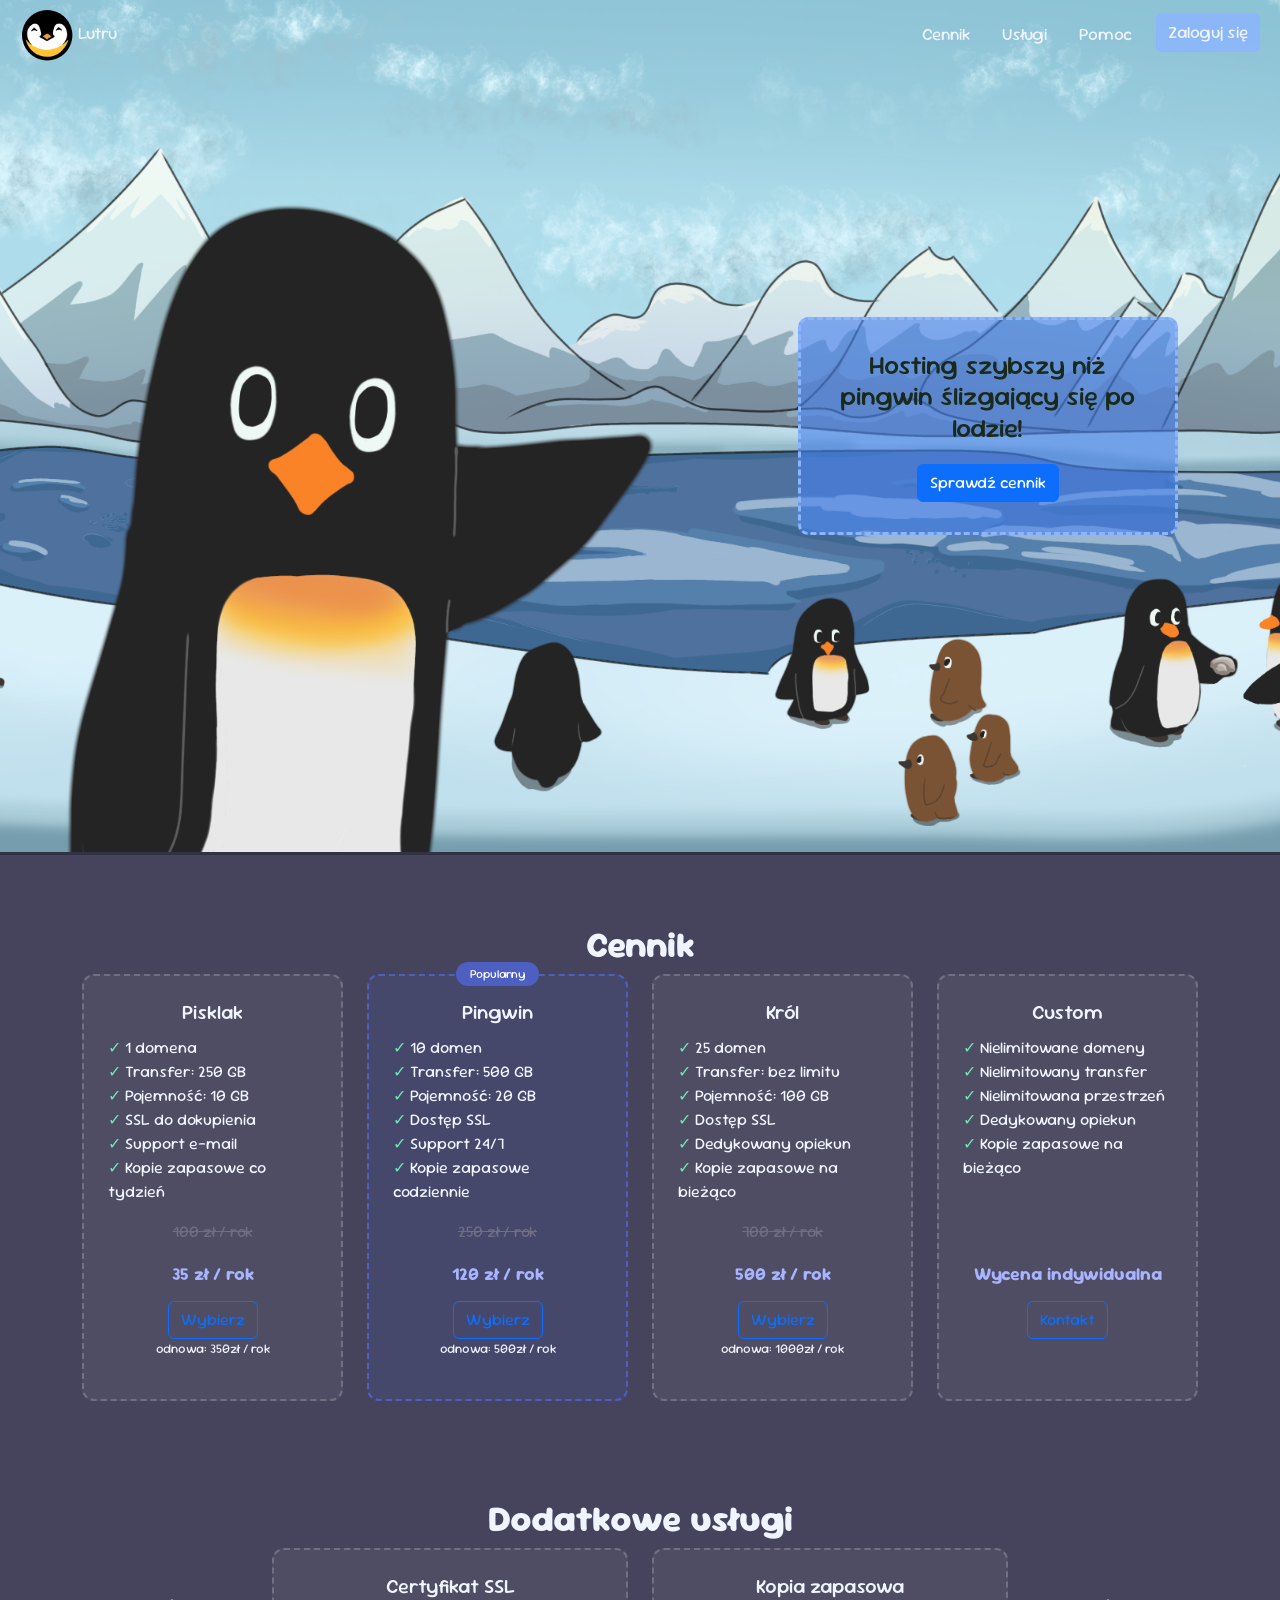
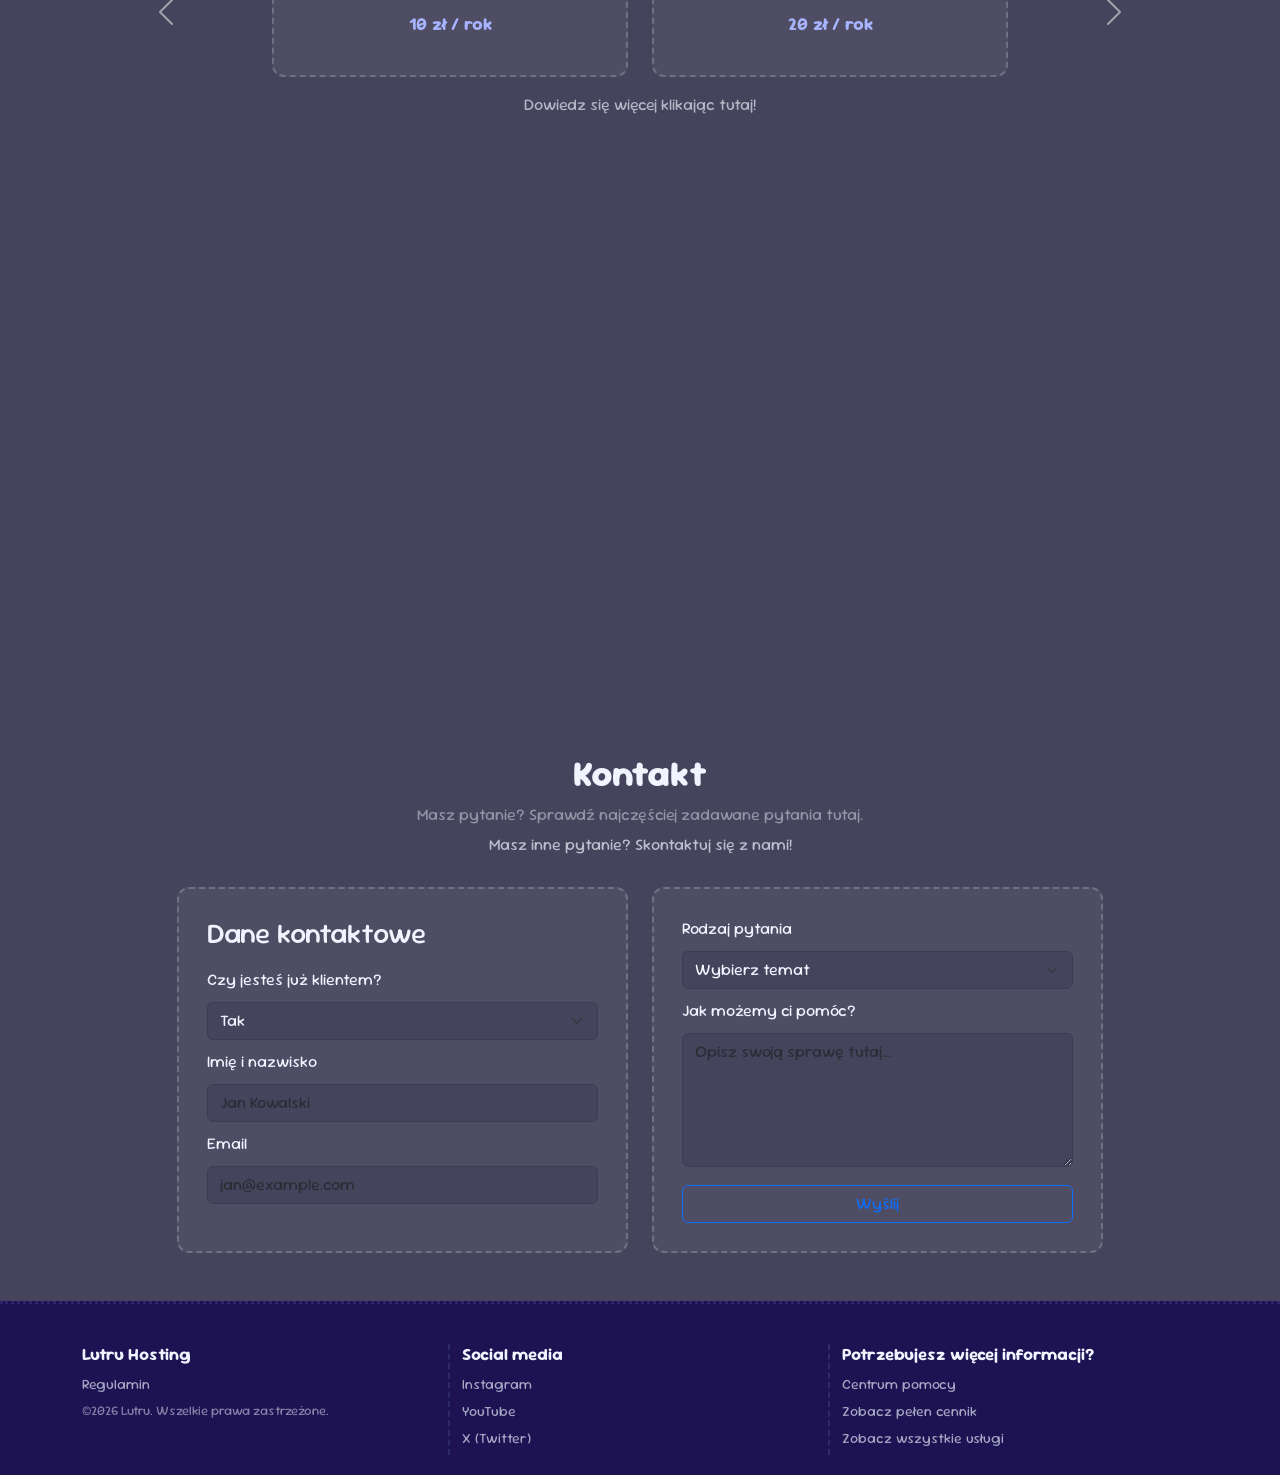
==== commit db55bc22: "Update index.html" ====
--- a/index.html
+++ b/index.html
@@ -185,7 +185,7 @@
                 <p class="section-sub">Masz inne pytanie? Skontaktuj się z nami!</p>
 
 
-                <form class="row g-4 justify-content-center" action="kontakt.html" method="post">
+                <form class="row g-4 justify-content-center" action="kontakt.html" method="get">
                     <div class="col-12 col-md-5">
                         <div class="card-contact">
                             <h3>Dane kontaktowe</h3>
--- a/style.css
+++ b/style.css
@@ -353,4 +353,6 @@
     background: linear-gradient(135deg, #6a11cb, #2575fc);
     min-height: 100vh;
     width: 100%;
-}+}
+#uslugi {
+    height: 95vh;
